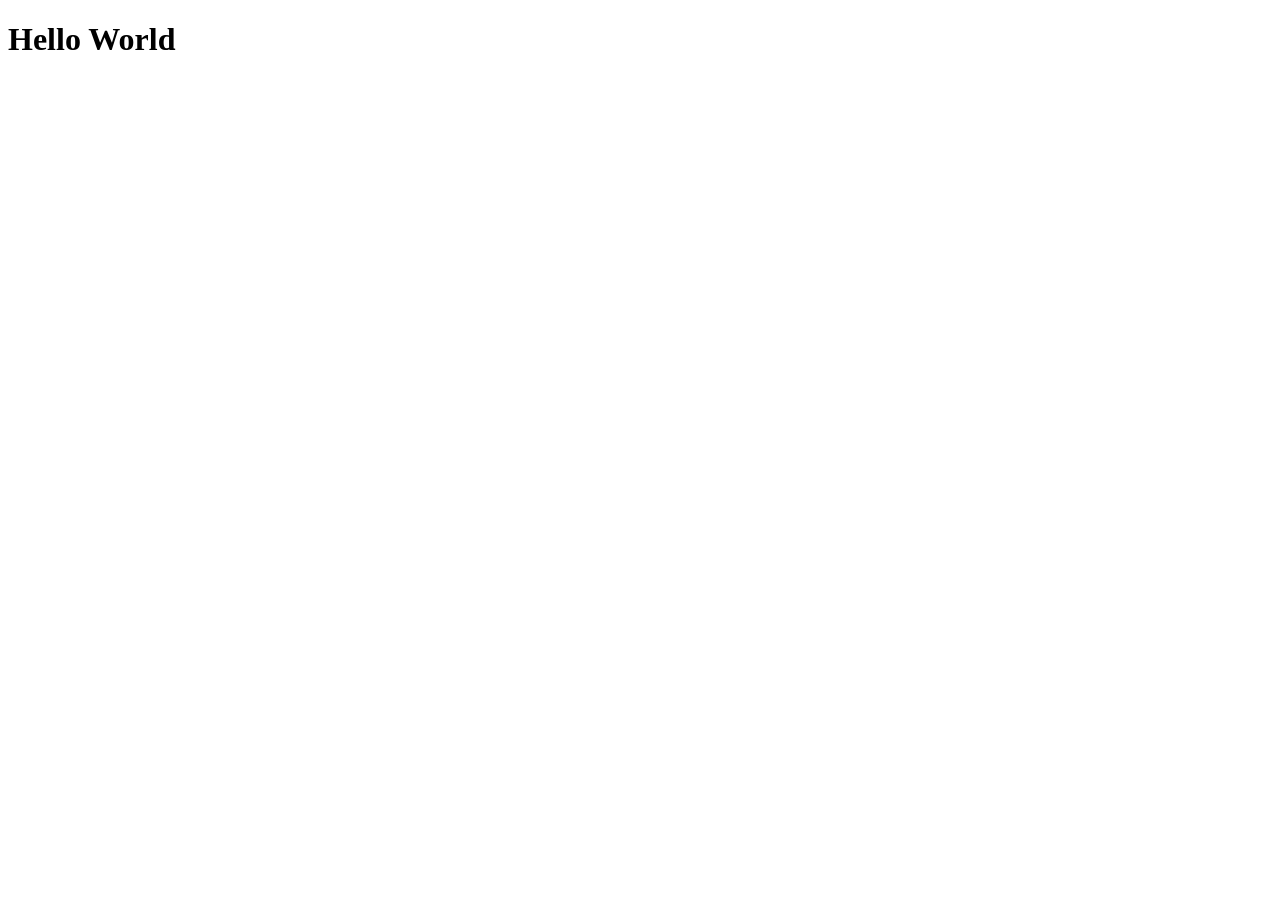
==== index.html @ 5e7aafa7 "first commit" ====
<!DOCTYPE html>
<html lang="en">
<head>
    <meta charset="UTF-8">
    <meta http-equiv="X-UA-Compatible" content="IE=edge">
    <meta name="viewport" content="width=device-width, initial-scale=1.0">
    <title>Homework 1</title>
</head>
<body>
    <h1>Hello World</h1>
</body>
</html>
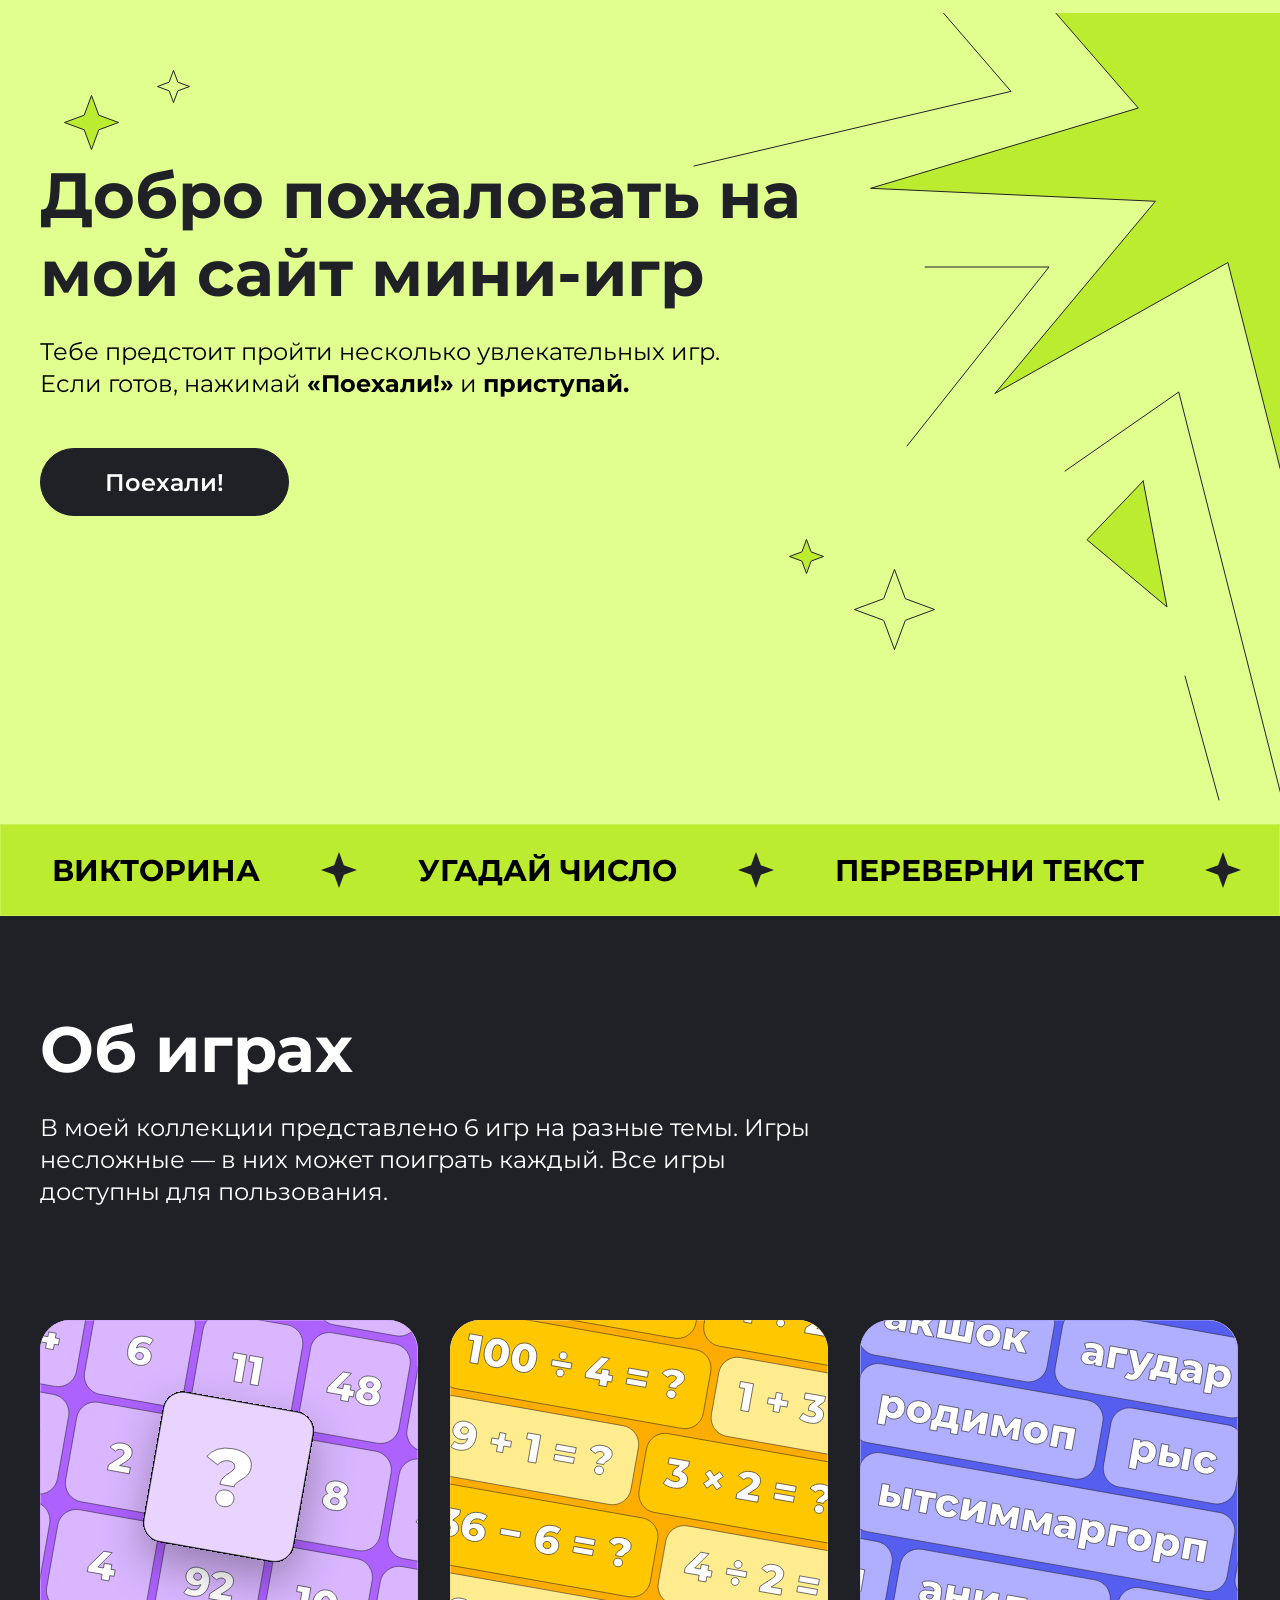
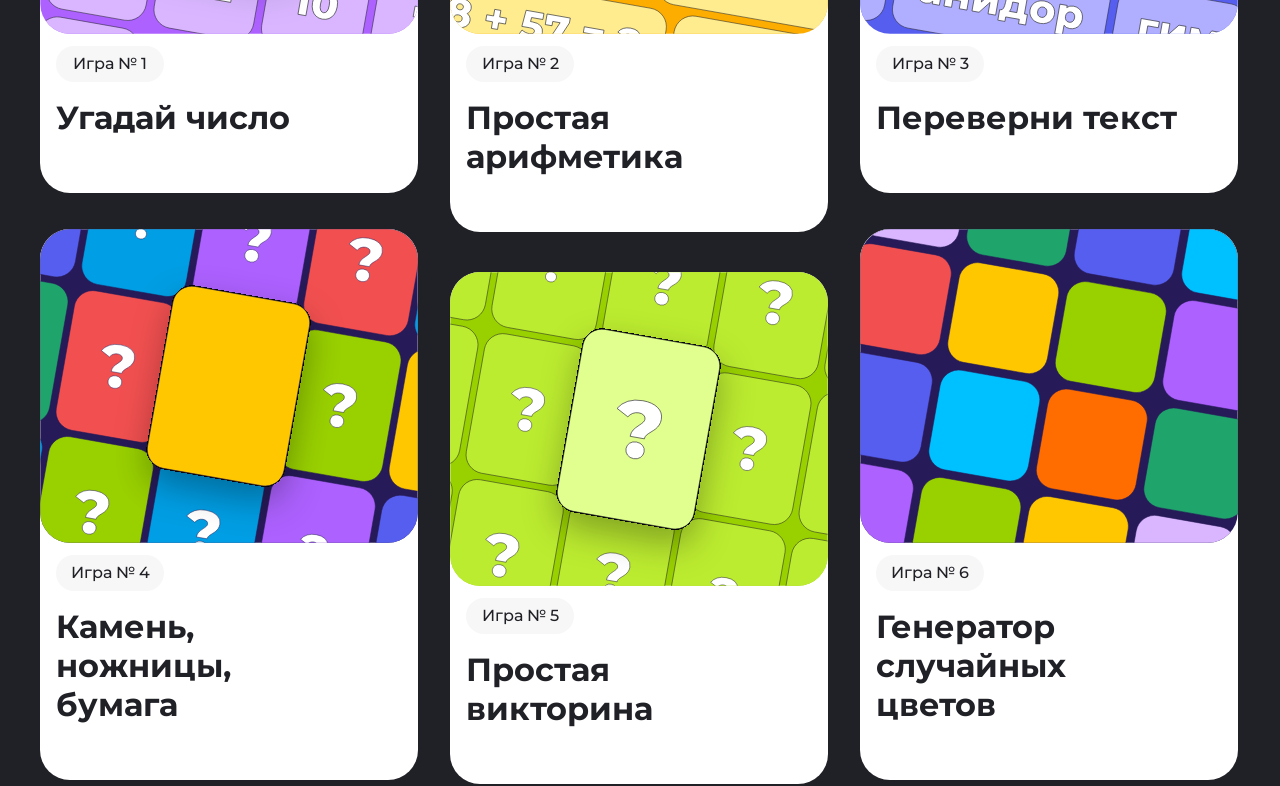
==== commit 9a80da09: "Сделан требуемый код html, добавлены изображения и стили проекта" ====
--- a/index.html
+++ b/index.html
@@ -1,12 +1,88 @@
 <!DOCTYPE html>
-<html lang="en">
+<html lang="ru">
 <head>
     <meta charset="UTF-8">
-    <meta http-equiv="X-UA-Compatible" content="IE=edge">
     <meta name="viewport" content="width=device-width, initial-scale=1.0">
-    <title>Homework 1</title>
+    <title>Мини-игры</title>
+    <link rel="preconnect" href="https://fonts.googleapis.com">
+    <link rel="preconnect" href="https://fonts.gstatic.com" crossorigin>
+    <link href="https://fonts.googleapis.com/css2?family=Montserrat:ital,wght@0,100..900;1,100..900&display=swap" rel="stylesheet">
+    <link rel="stylesheet" href="style.css">
 </head>
 <body>
-    <h1>Hello World</h1>
+    <div class="top center">
+        <header class="header">
+            <a class="game" href="#"><img class="game1" src="img/Star_3.svg" alt="star2"></a>
+            <a class="game" href="#"><img class="game2" src="img/Star_2.svg" alt="star3"></a>
+            
+            <h1 class="header__title">Добро пожаловать на мой сайт мини-игр</h1>
+            <p class="header__text">Тебе предстоит пройти несколько увлекательных игр. Если готов, нажимай <b>«Поехали!»</b> и <b>приступай.</b></p>
+            <a class="btn" href="#title">Поехали!</a>
+            
+            <a class="game" href="#"><img class="game4" src="img/Star_5.svg" alt="star5"></a>
+            <a class="game" href="#"><img class="game3" src="img/Star_4.svg" alt="star4"></a>
+        </header>
+    </div>
+
+    <div class="banner">
+        <div class="banner__text">Викторина</div>
+        <img class="banner__img" src="img/Star_black.svg" alt="Star">
+        <div class="banner__text">угадай число</div>
+        <img class="banner__img" src="img/Star_black.svg" alt="Star">
+        <div class="banner__text">Переверни текст</div>
+        <img class="banner__img" src="img/Star_black.svg" alt="Star">
+        <div class="banner__text">Простая арифметика</div>
+        <img class="banner__img" src="img/Star_black.svg" alt="Star">
+        <div class="banner__text">Камень, ножницы, бумага</div>
+        <img class="banner__img" src="img/Star_black.svg" alt="Star">
+        <div class="banner__text">Генератор случайных цветов</div>
+        <img class="banner__img" src="img/Star_black.svg" alt="Star"> 
+    </div>
+
+    <section class="container center">
+        <h2 class="container__title" id="title">Об играх</h2> 
+        <p class="container__text">В моей коллекции представлено 6 игр на разные темы. Игры несложные — в них может поиграть каждый. Все игры доступны для пользования.</p>
+        
+        <div class="cart-box" style="align-items: flex-start;">
+            <div class="cart-b1">
+                <div class="cart1">
+                    <a class="game" href="#"><img class="cart-img1" src="img/card1.svg" alt="Игра Угадай число"></a>
+                    <p class="text2">Игра № 1</p>
+                    <h3 class="text3">Угадай число</h3>
+                </div>
+                <div class="cart4">
+                    <a class="game" href="#"><img class="cart-img4" src="img/card4.svg" alt="Игра Камень, ножницы, бумага"></a>
+                    <p class="text2">Игра № 4</p>
+                    <h3 class="text3">Камень,<br>ножницы,<br>бумага</h3>
+                </div>
+            </div>
+        
+            <div class="cart-b2">
+                <div class="cart2">
+                    <a class="game" href="#"><img class="cart-img2" src="img/card2.svg" alt="Игра Простая арифметика"></a>
+                    <p class="text2">Игра № 2</p>
+                    <h3 class="text3">Простая арифметика</h3> 
+                </div>
+                <div class="cart5">
+                    <a class="game" href="#"><img class="cart-img5" src="img/card5.svg" alt="Игра Викторина"></a>
+                    <p class="text2">Игра № 5</p>
+                    <h3 class="text3">Простая <br>викторина</h3>
+                </div>
+            </div>
+            
+            <div class="cart-b3">
+                <div class="cart3">
+                    <a class="game" href="#"><img class="cart-img3" src="img/card3.svg" alt="Игра Переверни текст"></a>
+                    <p class="text2">Игра № 3</p>
+                    <h3 class="text3">Переверни текст</h3>
+                </div>
+                <div class="cart6">
+                    <a class="game" href="#"><img class="cart-img6" src="img/card6.svg" alt="Игра Генератор случайных цветов"></a>
+                    <p class="text2">Игра № 6</p>
+                    <h3 class="text3">Генератор <br> случайных<br> цветов</h3>
+                </div>
+            </div>
+        </div>
+    </section>
 </body>
 </html>
--- a/style.css
+++ b/style.css
@@ -0,0 +1,348 @@
+* {
+  margin: 0;
+  padding: 0;
+}
+
+body {
+  font-family: "Montserrat", sans-serif;
+}
+
+a {
+  text-decoration: none;
+}
+
+.center {
+  padding-left: calc(50% - 600px);
+  padding-right: calc(50% - 600px);
+}
+
+.top {
+  height: 800px;
+  background: rgb(225, 255, 143);
+  padding-bottom: 24px;
+  background-repeat: no-repeat;
+  background-image: url(img/Star-fon.svg);
+  background-position: right;
+}
+
+.game1 {
+  position: absolute;
+  margin-top: 69px;
+  width: 35px;
+  left: 156px;
+  border: 1px;
+}
+
+.game2 {
+  position: absolute;
+  margin-top: 94px;
+  left: 63px;
+  width: 57px;
+  border: 1px;
+}
+
+.game3 {
+  position: absolute;
+  width: 83px;
+  top: 568px;
+  right: 344px;
+  border: 1px;
+}
+
+.game4 {
+  position: absolute;
+  width: 37px;
+  top: 538px;
+  right: 455px;
+  border: 1px;
+}
+
+.button {
+  display: flex;
+  flex-direction: row;
+  justify-content: center;
+  align-items: center;
+  gap: 10;
+  width: 247px;
+  height: 66px;
+  border: 1px solid rgb(32, 32, 39);
+  border-radius: 60px;
+  background: rgb(32, 32, 39);
+  color: #FFFFFF;
+  font-size: 24px;
+  font-weight: 600;
+  text-align: center;
+}
+
+.btn {
+  display: flex;
+  flex-direction: row;
+  justify-content: center;
+  align-items: center;
+  gap: 10;
+  width: 247px;
+  height: 66px;
+  border: 1px solid rgb(32, 32, 39);
+  border-radius: 60px;
+  background: rgb(32, 32, 39);
+  color: #FFFFFF;
+  font-size: 24px;
+  font-weight: 600;
+  text-align: center;
+  text-decoration: none;
+}
+
+.btn:hover {
+  color: black;
+  background: white;
+}
+
+.header__title {
+  font-size: 64px;
+  width: 768px;
+  padding-bottom: 24px;
+  padding-top: 156px;
+  color: rgb(32, 32, 39);
+  font-family: Montserrat;
+  font-weight: 700;
+}
+
+.header__text {
+  font-size: 24px;
+  line-height: 32px;
+  width: 720px;
+  padding-bottom: 48px;
+}
+
+.banner {
+  gap: 10px;
+  border: 1px;
+  border: 1px solid rgba(255, 255, 255, 0.2);
+  -webkit-backdrop-filter: blur(50px);
+          backdrop-filter: blur(50px);
+  background: rgb(188, 236, 48);
+  display: flex;
+  align-items: center;
+  height: 90px;
+}
+.banner__text {
+  font-family: Montserrat;
+  font-size: 30px;
+  font-weight: 700;
+  line-height: 33px;
+  text-transform: uppercase;
+  padding-right: 51px;
+  padding-left: 51px;
+  white-space: nowrap;
+}
+
+.container {
+  background: #202027;
+  height: 1470px;
+}
+
+.container__title {
+  font-size: 64px;
+  font-weight: 700;
+  line-height: 78px;
+  text-align: left;
+  width: 314px;
+  height: 78px;
+  padding-top: 94px;
+  padding-bottom: 24px;
+  color: #FFFFFF;
+  scroll-behavior: smooth;
+}
+
+.container__text {
+  font-family: Montserrat;
+  font-size: 24px;
+  font-weight: 400;
+  line-height: 32px;
+  text-align: left;
+  width: 788px;
+  height: 96px;
+  padding-bottom: 72px;
+  color: #FFFFFF;
+}
+
+.for-box {
+  height: 1550px;
+  background-color: rgb(32, 32, 39);
+  position: relative;
+}
+
+.box-game1 {
+  color: rgb(255, 255, 255);
+  font-family: Montserrat;
+  font-size: 64px;
+  font-weight: 700;
+  line-height: 78px;
+  text-align: left;
+  padding-top: 94px;
+}
+
+.box-game2 {
+  color: rgb(255, 255, 255);
+  font-family: Montserrat;
+  font-size: 24px;
+  font-weight: 400;
+  line-height: 32px;
+  text-align: left;
+  margin-top: 24px;
+}
+
+.cart1 {
+  height: 473px;
+  background-color: #fff;
+  width: 378px;
+  border-radius: 30px;
+}
+
+.cart2 {
+  background-color: #fff;
+  width: 378px;
+  border-radius: 30px;
+  height: 512px;
+}
+
+.cart3 {
+  background-color: #fff;
+  width: 378px;
+  border-radius: 30px;
+  transform: scale(1);
+  transition: ls;
+  height: 473px;
+}
+
+.cart4 {
+  background-color: #fff;
+  width: 378px;
+  margin-top: 36px;
+  border-radius: 30px;
+  height: 551px;
+}
+
+.cart5 {
+  background-color: #fff;
+  width: 378px;
+  margin-top: 40px;
+  border-radius: 30px;
+  height: 512px;
+}
+
+.cart6 {
+  background-color: #fff;
+  width: 378px;
+  margin-top: 36px;
+  border-radius: 30px;
+  height: 551px;
+}
+
+.cart1:hover {
+  background-color: #fff;
+  width: 378px;
+  border-radius: 30px;
+  transform: scale(1.1);
+  transition: ls;
+}
+
+.cart2:hover {
+  background-color: #fff;
+  width: 378px;
+  border-radius: 30px;
+  transform: scale(1.1);
+  transition: ls;
+}
+
+.cart3:hover {
+  background-color: #fff;
+  width: 378px;
+  border-radius: 30px;
+  transform: scale(1.1);
+  transition: ls;
+}
+
+.cart4:hover {
+  background-color: #fff;
+  width: 378px;
+  border-radius: 30px;
+  transform: scale(1.1);
+  transition: ls;
+}
+
+.cart5:hover {
+  background-color: #fff;
+  width: 378px;
+  border-radius: 30px;
+  transform: scale(1.1);
+  transition: ls;
+}
+
+.cart6:hover {
+  background-color: #fff;
+  width: 378px;
+  border-radius: 30px;
+  transform: scale(1.1);
+  transition: ls;
+}
+
+.cart-img1 {
+  width: 378px;
+}
+
+.cart-img2 {
+  width: 378px;
+}
+
+.cart-img3 {
+  width: 378px;
+}
+
+.cart-img4 {
+  width: 378px;
+}
+
+.cart-img5 {
+  width: 378px;
+}
+
+.cart-img6 {
+  width: 378px;
+}
+
+.text2 {
+  border-radius: 52.58px;
+  background: rgb(247, 247, 247);
+  color: rgb(32, 32, 39);
+  font-family: Montserrat;
+  font-size: 16px;
+  font-weight: 500;
+  line-height: 35px;
+  width: 108px;
+  height: 36px;
+  margin-left: 16px;
+  margin-top: 8px;
+  text-align: center;
+}
+
+.text3 {
+  color: rgb(32, 32, 39);
+  font-family: Montserrat;
+  font-size: 32px;
+  font-weight: 700;
+  line-height: 39px;
+  letter-spacing: 0px;
+  text-align: left;
+  margin-left: 16px;
+  margin-top: 16px;
+  margin-bottom: 20px;
+}
+
+.cart-box {
+  margin-top: 40px;
+  display: flex;
+  gap: 32px;
+  -moz-columns: 3;
+       columns: 3;
+}/*# sourceMappingURL=style.css.map */
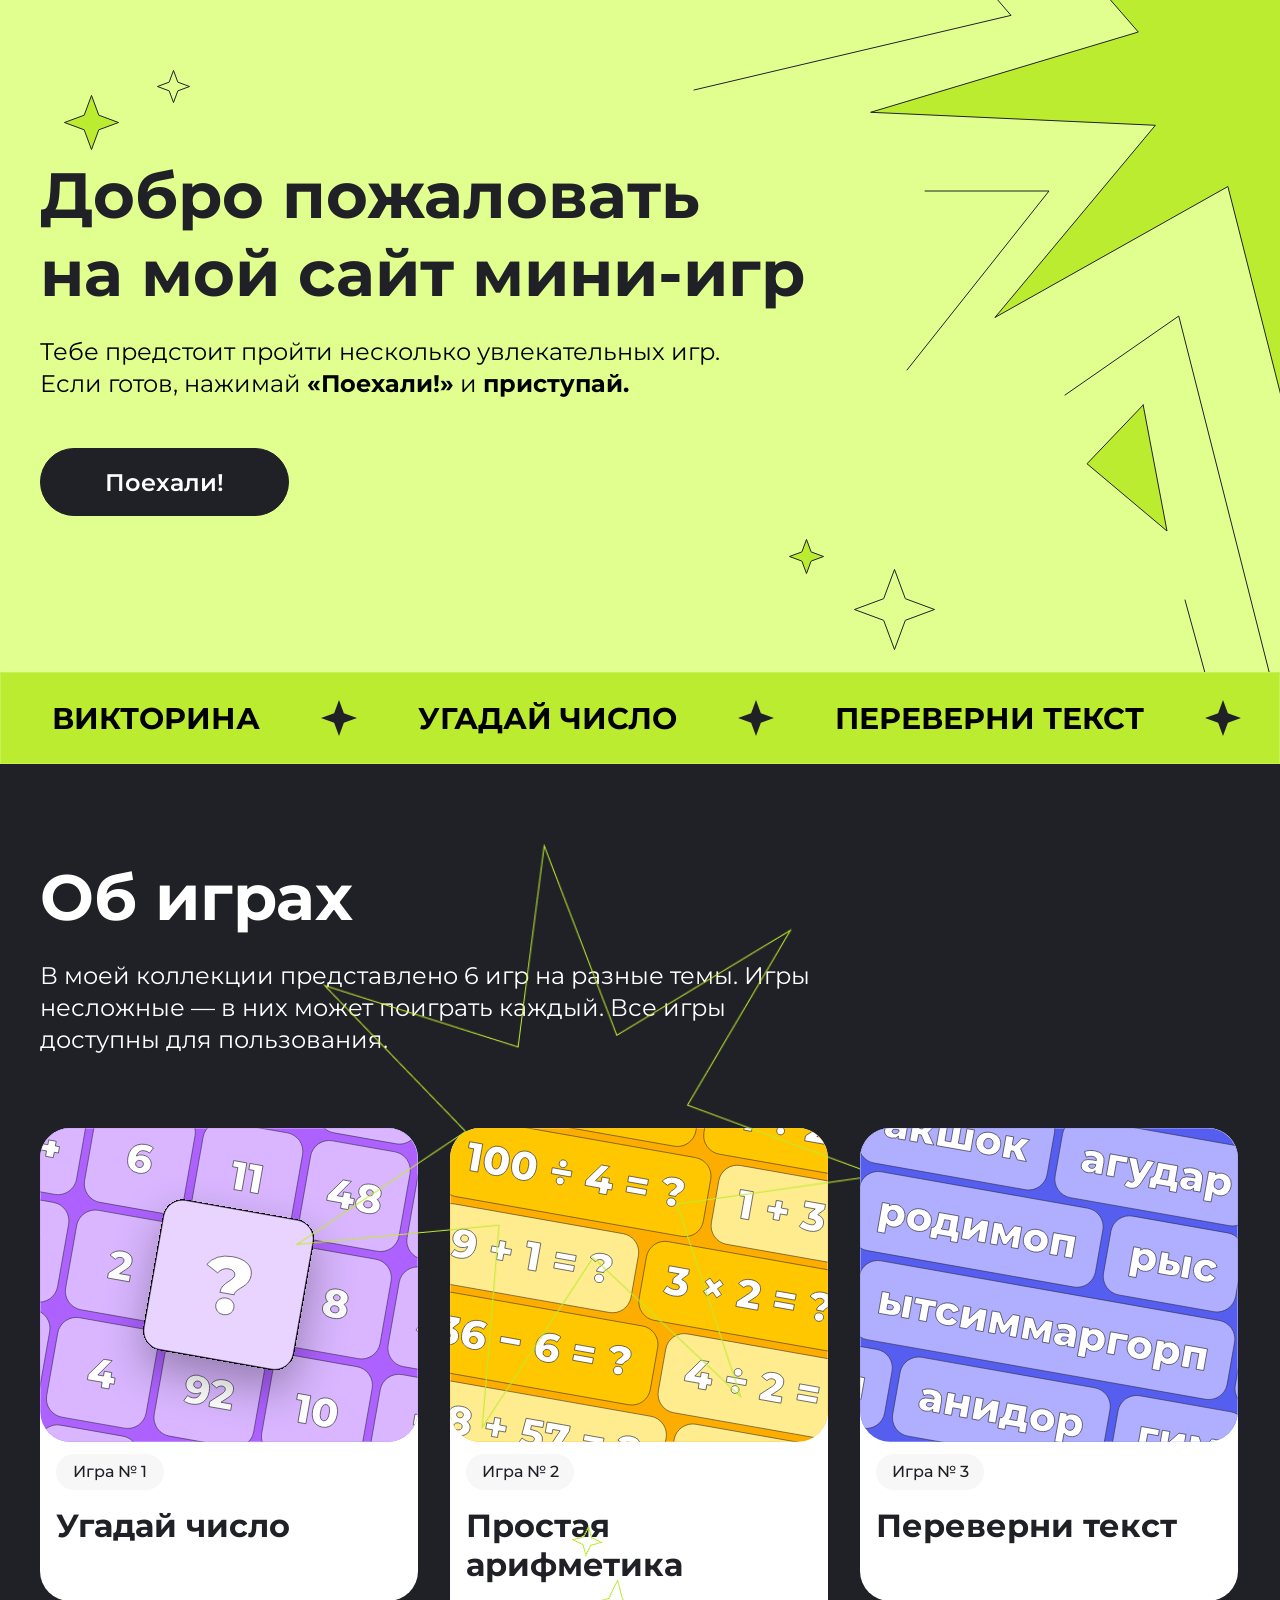
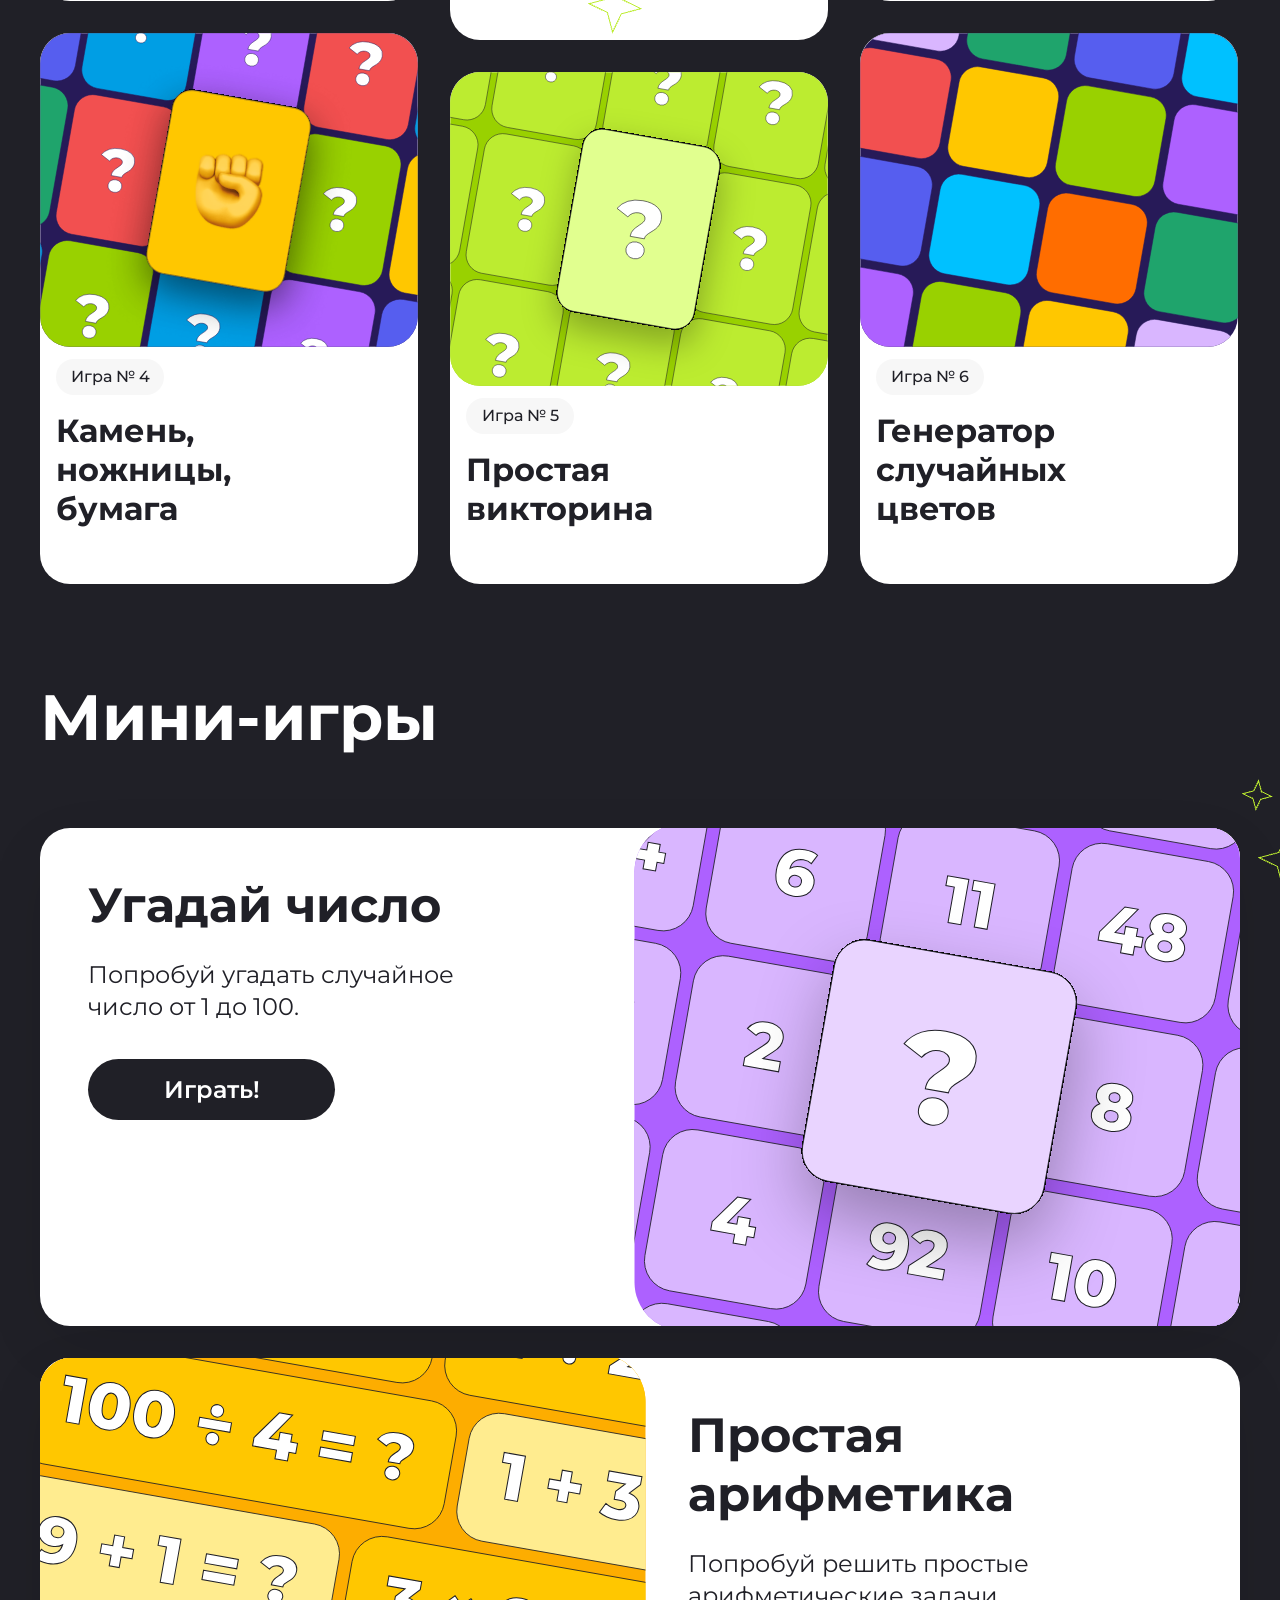
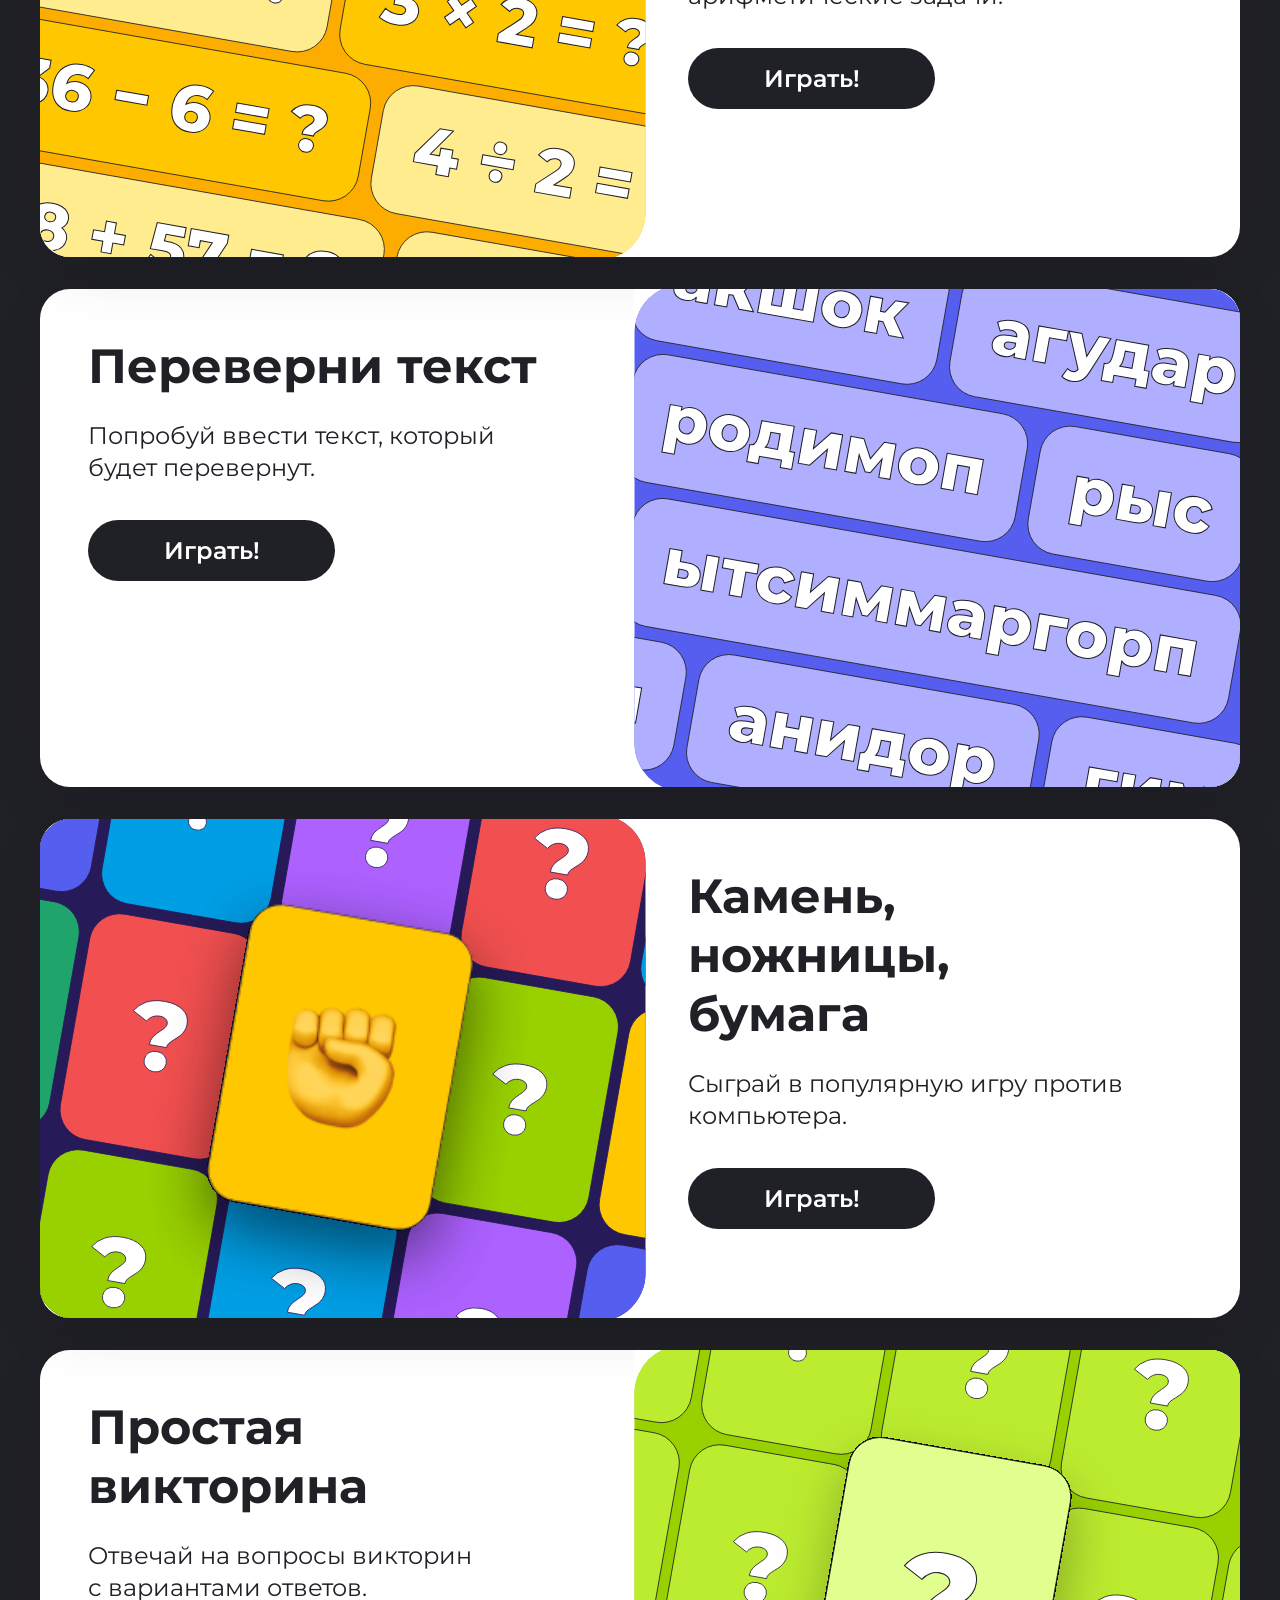
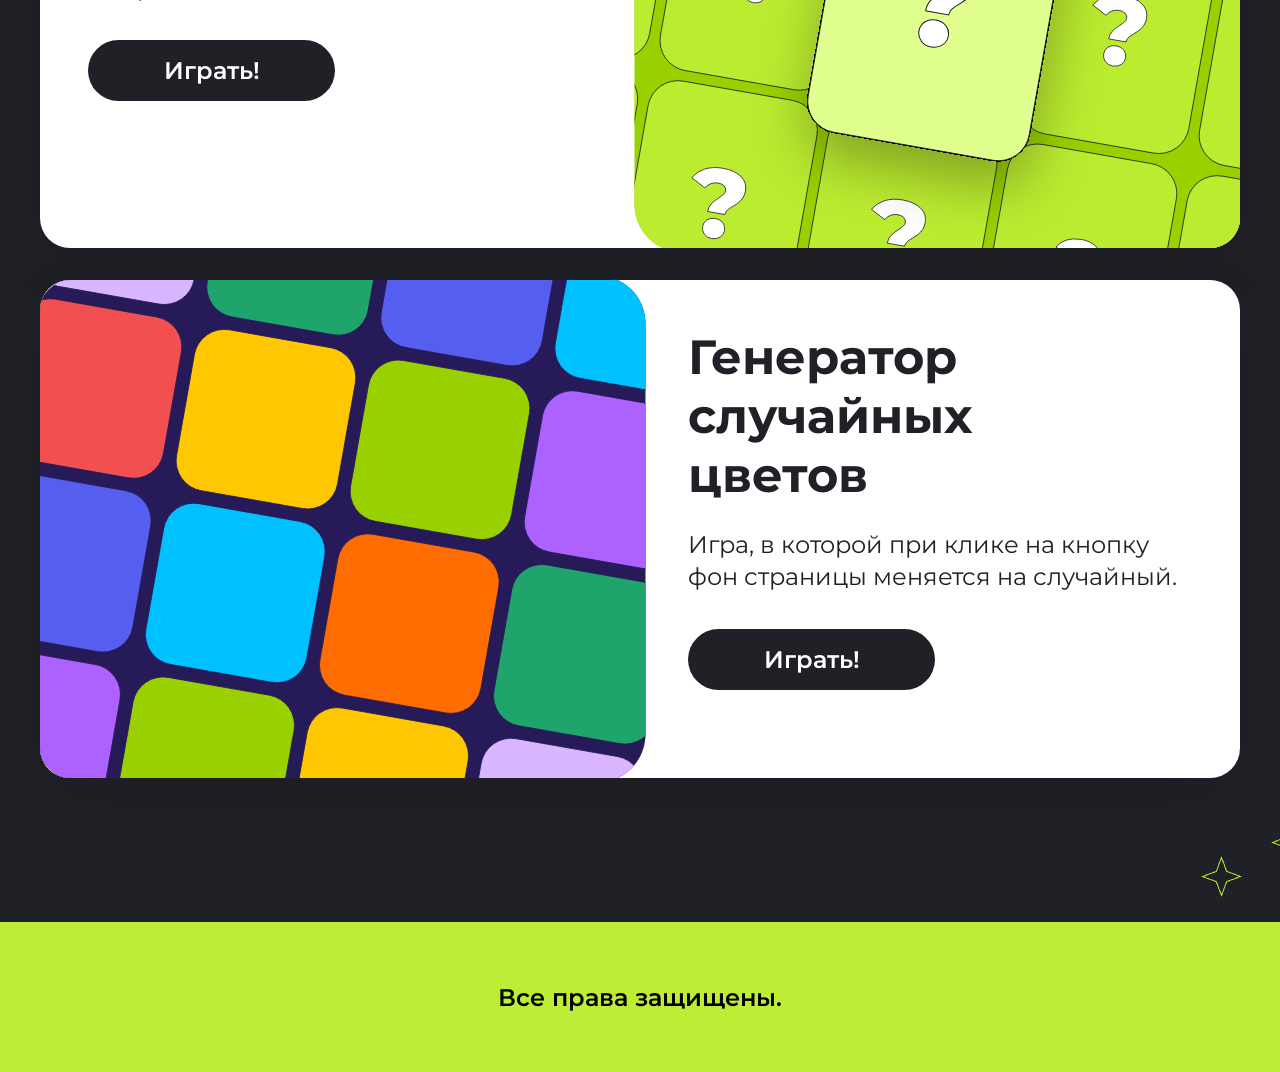
==== commit 3090b806: "Доработка блоков, создание адаптивной версии" ====
--- a/index.html
+++ b/index.html
@@ -15,10 +15,17 @@
             <a class="game" href="#"><img class="game1" src="img/Star_3.svg" alt="star2"></a>
             <a class="game" href="#"><img class="game2" src="img/Star_2.svg" alt="star3"></a>
             
-            <h1 class="header__title">Добро пожаловать на мой сайт мини-игр</h1>
-            <p class="header__text">Тебе предстоит пройти несколько увлекательных игр. Если готов, нажимай <b>«Поехали!»</b> и <b>приступай.</b></p>
+            <h1 class="header__title desktop-title">Добро пожаловать<br>на мой сайт мини-игр</h1>
+            <h1 class="header__title mobile-title">Добро<br>пожаловать<br>на мой сайт<br>мини-игр</h1>
+
+            <p class="header__text desktop-text">Тебе предстоит пройти несколько увлекательных игр.<br>Если готов, нажимай <b>«Поехали!»</b> и <b>приступай.</b></p>
+            <p class="header__text mobile-text">Тебе предстоит пройти несколько<br>увлекательных игр. Если готов,<br>нажимай <b>«Поехали!»</b> и <b>приступай.</b></p>
             <a class="btn" href="#title">Поехали!</a>
             
+            <div class="menu-mob">
+            <a href="#games-mini" class="menu-mob__button">Поехали!</a>
+            </div>
+
             <a class="game" href="#"><img class="game4" src="img/Star_5.svg" alt="star5"></a>
             <a class="game" href="#"><img class="game3" src="img/Star_4.svg" alt="star4"></a>
         </header>
@@ -27,19 +34,26 @@
     <div class="banner">
         <div class="banner__text">Викторина</div>
         <img class="banner__img" src="img/Star_black.svg" alt="Star">
+        <div class="banner__mobile"><img src="img/Star_mobile.png" alt="Star"></div>
         <div class="banner__text">угадай число</div>
         <img class="banner__img" src="img/Star_black.svg" alt="Star">
+        <div class="banner__mobile"><img src="img/Star_mobile.png" alt="Star"></div>
         <div class="banner__text">Переверни текст</div>
         <img class="banner__img" src="img/Star_black.svg" alt="Star">
+        <div class="banner__mobile"><img src="img/Star_mobile.png" alt="Star"></div>
         <div class="banner__text">Простая арифметика</div>
         <img class="banner__img" src="img/Star_black.svg" alt="Star">
+        <div class="banner__mobile"><img src="img/Star_mobile.png" alt="Star"></div>
         <div class="banner__text">Камень, ножницы, бумага</div>
         <img class="banner__img" src="img/Star_black.svg" alt="Star">
+        <div class="banner__mobile"><img src="img/Star_mobile.png" alt="Star"></div>
         <div class="banner__text">Генератор случайных цветов</div>
         <img class="banner__img" src="img/Star_black.svg" alt="Star"> 
+        <div class="banner__mobile"><img src="img/Star_mobile.png" alt="Star"></div>
     </div>
 
     <section class="container center">
+        <img class="container__star-big" src="img/Star1.png" alt="stars-min">
         <h2 class="container__title" id="title">Об играх</h2> 
         <p class="container__text">В моей коллекции представлено 6 игр на разные темы. Игры несложные — в них может поиграть каждый. Все игры доступны для пользования.</p>
         
@@ -52,6 +66,7 @@
                 </div>
                 <div class="cart4">
                     <a class="game" href="#"><img class="cart-img4" src="img/card4.svg" alt="Игра Камень, ножницы, бумага"></a>
+                    <img class="cart4__fist" src="img/fist.png" alt="fist">
                     <p class="text2">Игра № 4</p>
                     <h3 class="text3">Камень,<br>ножницы,<br>бумага</h3>
                 </div>
@@ -83,6 +98,69 @@
                 </div>
             </div>
         </div>
+        <img class="container__star-small" src="img/stars-min.png" alt="Star">
     </section>
+    <section class="games-mini center">
+        <div class="games-mini__container">
+        <img class="games-mini__star1" src="img/stars-min.png" alt="stars-min">
+        <img class="games-mini__star2" src="img/min-stars.png" alt="stars-min">
+        <h2 class="games-mini__title" id="games-mini">Мини-игры</h2>
+        </div>
+
+        <div class="mini-cards">
+            <div class="mini-card">
+                <img class="mini-card__img" src="img/card1.svg" alt="Угадай число">
+                <div class="mini-card__content">
+                    <h3 class="mini-card__name">Угадай число</h3>
+                    <p class="mini-card__text">Попробуй угадать случайное<br>число от 1 до 100.</p>
+                    <a class="mini-card__button" href="#">Играть!</a>
+                </div>
+            </div>
+        <div class="mini-card mini-card--contrary">
+            <img class="mini-card__img" src="img/card2.svg" alt="Простая арифметика">
+            <div class="mini-card__content">
+                <h3 class="mini-card__name">Простая <br>арифметика</h3>
+                <p class="mini-card__text">Попробуй решить простые арифметические задачи.</p>
+                <a class="mini-card__button" href="#">Играть!</a>
+            </div>
+        </div>
+        <div class="mini-card">
+            <img class="mini-card__img" src="img/card3.svg" alt="Переверни текст">
+            <div class="mini-card__content">
+                <h3 class="mini-card__name">Переверни текст</h3>
+                <p class="mini-card__text">Попробуй ввести текст, который <br>будет перевернут.</p>
+                <a class="mini-card__button" href="#">Играть!</a>
+            </div>
+        </div>
+        <div class="mini-card mini-card--contrary1">
+            <img class="mini-card__img" src="img/card4.svg" alt="Камень, ножницы, бумага">
+            <img class="mini-card__fist" src="img/fist.png" alt="fist">
+            <div class="mini-card__content">
+                <h3 class="mini-card__name">Камень,<br>ножницы,<br>бумага</h3>
+                <p class="mini-card__text">Сыграй в популярную игру против компьютера.</p>
+                <a class="mini-card__button" href="#">Играть!</a>
+            </div>
+        </div>
+        <div class="mini-card">
+            <img class="mini-card__img" src="img/card5.svg" alt="Простая викторина">
+            <div class="mini-card__content">
+                <h3 class="mini-card__name">Простая<br>викторина</h3>
+                <p class="mini-card__text">Отвечай на вопросы викторин <br>с вариантами ответов.</p>
+                <a class="mini-card__button" href="#">Играть!</a>
+            </div>
+        </div>
+        <div class="mini-card mini-card--contrary1">
+            <img class="mini-card__img" src="img/card6.svg" alt="Генератор случайных цветов">
+            <div class="mini-card__content">
+                <h3 class="mini-card__name">Генератор <br>случайных<br>цветов</h3>
+                <p class="mini-card__text">Игра, в которой при клике на кнопку фон страницы меняется на случайный.</p>
+                <a class="mini-card__button" href="#">Играть!</a>
+            </div>
+        </div>
+    </div>
+    </section>
+    <footer class="footer center">
+        <p class="footer__text">Все права защищены.</p>
+    </footer>
 </body>
 </html>
--- a/style.css
+++ b/style.css
@@ -1,3 +1,4 @@
+@charset "UTF-8";
 * {
   margin: 0;
   padding: 0;
@@ -17,9 +18,8 @@
 }
 
 .top {
-  height: 800px;
   background: rgb(225, 255, 143);
-  padding-bottom: 24px;
+  padding-bottom: 156px;
   background-repeat: no-repeat;
   background-image: url(img/Star-fon.svg);
   background-position: right;
@@ -99,27 +99,50 @@
 
 .header__title {
   font-size: 64px;
-  width: 768px;
   padding-bottom: 24px;
   padding-top: 156px;
   color: rgb(32, 32, 39);
   font-family: Montserrat;
   font-weight: 700;
+  max-width: 768px;
 }
 
 .header__text {
   font-size: 24px;
   line-height: 32px;
-  width: 720px;
   padding-bottom: 48px;
+  max-width: 720px;
+}
+
+.mobile-text {
+  display: none;
+}
+
+.mobile-title {
+  display: none;
+}
+
+@media (max-width: 767px) {
+  .desktop-text {
+    display: none;
+  }
+  .mobile-text {
+    display: block;
+  }
+}
+.menu-mob {
+  display: none;
+}
+
+.banner__mobile {
+  display: none;
 }
 
 .banner {
   gap: 10px;
   border: 1px;
   border: 1px solid rgba(255, 255, 255, 0.2);
-  -webkit-backdrop-filter: blur(50px);
-          backdrop-filter: blur(50px);
+  backdrop-filter: blur(50px);
   background: rgb(188, 236, 48);
   display: flex;
   align-items: center;
@@ -138,7 +161,28 @@
 
 .container {
   background: #202027;
-  height: 1470px;
+  padding-top: 94px;
+  padding-bottom: 94px;
+  position: relative;
+}
+
+/* Большая звезда (справа) */
+.container__star-big {
+  position: absolute;
+  right: 400px;
+  top: 80px;
+  width: 585px;
+  height: auto;
+  z-index: 0;
+  pointer-events: none;
+}
+
+.container__star-small {
+  position: absolute;
+  left: 570px;
+  top: 760px;
+  z-index: 1;
+  pointer-events: none;
 }
 
 .container__title {
@@ -146,12 +190,11 @@
   font-weight: 700;
   line-height: 78px;
   text-align: left;
-  width: 314px;
-  height: 78px;
-  padding-top: 94px;
+  padding-top: 0;
   padding-bottom: 24px;
   color: #FFFFFF;
   scroll-behavior: smooth;
+  max-width: 314px;
 }
 
 .container__text {
@@ -160,10 +203,9 @@
   font-weight: 400;
   line-height: 32px;
   text-align: left;
-  width: 788px;
-  height: 96px;
   padding-bottom: 72px;
   color: #FFFFFF;
+  max-width: 788px;
 }
 
 .for-box {
@@ -218,15 +260,26 @@
 .cart4 {
   background-color: #fff;
   width: 378px;
-  margin-top: 36px;
+  margin-top: 32px;
   border-radius: 30px;
   height: 551px;
+  position: relative;
+}
+.cart4__fist {
+  position: absolute;
+  top: 30px;
+  right: 64px;
+  width: 250px;
+  border-radius: 19px;
+  opacity: 1;
+  z-index: 2;
+  pointer-events: none;
 }
 
 .cart5 {
   background-color: #fff;
   width: 378px;
-  margin-top: 40px;
+  margin-top: 32px;
   border-radius: 30px;
   height: 512px;
 }
@@ -234,7 +287,7 @@
 .cart6 {
   background-color: #fff;
   width: 378px;
-  margin-top: 36px;
+  margin-top: 32px;
   border-radius: 30px;
   height: 551px;
 }
@@ -340,9 +393,359 @@
 }
 
 .cart-box {
-  margin-top: 40px;
+  margin-top: 0;
   display: flex;
   gap: 32px;
   -moz-columns: 3;
        columns: 3;
+}
+
+.games-mini {
+  background-color: rgb(32, 32, 39);
+  padding-bottom: 144px;
+  position: relative;
+  z-index: 0;
+}
+.games-mini__container {
+  position: relative;
+  margin-bottom: 72px;
+}
+.games-mini__star1 {
+  position: absolute;
+  z-index: 1;
+  left: 1200px;
+  top: 100px;
+}
+.games-mini__star2 {
+  position: absolute;
+  z-index: 1;
+  right: -100px;
+  top: 3330px;
+}
+.games-mini__title {
+  color: #fff;
+  font-size: 64px;
+  font-weight: 700;
+  line-height: 78px;
+  margin-bottom: 24px;
+  position: relative;
+  z-index: 2;
+}
+
+.mini-cards {
+  display: flex;
+  flex-direction: column;
+  gap: 32px;
+  align-items: center;
+}
+
+.mini-card {
+  display: flex;
+  align-items: stretch;
+  align-self: stretch;
+  border-radius: 30px;
+  background: #FFF;
+  box-shadow: 0 20px 67px -12px rgba(0, 0, 0, 0.13);
+  transition: transform 0.3s ease;
+  overflow: hidden;
+}
+.mini-card:hover {
+  transform: scale(1.02);
+}
+.mini-card {
+  flex-direction: row-reverse;
+}
+.mini-card--contrary, .mini-card--contrary1 {
+  flex-direction: row;
+  position: relative;
+}
+.mini-card__img {
+  width: 50%;
+  -o-object-fit: cover;
+     object-fit: cover;
+  display: block;
+  background-color: #fff;
+  transform: scale(1.02);
+}
+.mini-card__content {
+  width: 50%;
+  padding: 48px;
+  display: flex;
+  flex-direction: column;
+  box-sizing: border-box;
+}
+.mini-card__name {
+  color: #202027;
+  font-size: 48px;
+  font-weight: 700;
+  line-height: 59px;
+  margin-bottom: 24px;
+}
+.mini-card__text {
+  color: #202027;
+  font-size: 24px;
+  font-weight: 400;
+  line-height: 32px;
+  margin-bottom: 36px;
+}
+.mini-card__button {
+  display: inline-block;
+  border-radius: 60px;
+  background-color: #202027;
+  color: #fff;
+  font-size: 24px;
+  font-weight: 600;
+  text-align: center;
+  text-decoration: none;
+  padding: 16px 0;
+  width: 247px;
+  box-sizing: border-box;
+  transition: all 0.3s ease;
+}
+.mini-card__button:hover {
+  background-color: #fff;
+  color: #202027;
+  border: 1px solid #202027;
+}
+
+.mini-card__fist {
+  position: absolute;
+  top: 42px;
+  right: 698px;
+  width: 402px;
+  border-radius: 19px;
+  opacity: 1;
+  z-index: 2;
+  pointer-events: none;
+}
+
+@media (max-width: 767px) {
+  .games-mini {
+    padding-bottom: 48px;
+  }
+  .games-mini__star1, .games-mini__star2 {
+    display: none;
+  }
+  .games-mini__title {
+    font-size: 40px;
+    line-height: 49px;
+    padding-top: 48px;
+    text-align: center;
+  }
+  .mini-cards {
+    gap: 24px;
+  }
+  .mini-card {
+    max-width: 343px;
+    flex-direction: column;
+  }
+  .mini-card--contrary, .mini-card--contrary1 {
+    flex-direction: column;
+  }
+  .mini-card__img {
+    width: 100%;
+    background-color: #fff;
+    transform: scale(1.02);
+  }
+  .mini-card__content {
+    width: 100%;
+    padding: 24px;
+  }
+  .mini-card__name {
+    font-size: 32px;
+    line-height: 39px;
+    margin-bottom: 16px;
+  }
+  .mini-card__text {
+    font-size: 16px;
+    line-height: 20px;
+    margin-bottom: 32px;
+  }
+  .mini-card__button {
+    width: 100%;
+    font-size: 16px;
+    padding: 16px 0;
+  }
+}
+.footer {
+  background-color: rgb(189, 237, 53);
+  height: 150px;
+  display: flex;
+  justify-content: center;
+  align-items: center;
+}
+.footer__text {
+  color: #000;
+  font-size: 24px;
+  font-weight: 600;
+  line-height: 29px;
+  text-align: center;
+  margin: 0;
+}
+
+@media (max-width: 767px) {
+  .center {
+    padding-left: 16px;
+    padding-right: 16px;
+  }
+  .top {
+    height: 649px;
+    padding-top: 147px;
+    margin-bottom: 0;
+    box-sizing: border-box;
+    background: url(./img/stars-big_mobil.png) 39px -102px no-repeat rgb(225, 255, 143);
+    text-align: center;
+  }
+  .game1, .game2, .game3, .game4 {
+    display: none;
+  }
+  .header__title {
+    font-size: 40px;
+    font-weight: 700;
+    line-height: 49px;
+    text-align: center;
+    padding-top: 0;
+    max-width: 100%;
+  }
+  .header__text {
+    font-size: 16px;
+    line-height: 20px;
+    text-align: center;
+    max-width: 100%;
+    padding-top: 0;
+  }
+  .btn {
+    display: none;
+  }
+  .menu-mob {
+    display: flex;
+    justify-content: center;
+    width: 100%;
+    margin-top: 0;
+    margin-bottom: 167px;
+  }
+  .menu-mob__button {
+    width: 285px;
+    height: 55px;
+    display: flex;
+    align-items: center;
+    justify-content: center;
+    padding: 0;
+    box-sizing: border-box;
+    border: 1px solid rgb(32, 32, 39);
+    border-radius: 60px;
+    background-color: rgb(32, 32, 39);
+    color: rgb(255, 255, 255);
+    font-size: 16px;
+    font-weight: 600;
+    text-align: center;
+    text-decoration: none;
+    cursor: pointer;
+  }
+  .menu-mob__button:hover {
+    background-color: rgb(32, 32, 39);
+    color: rgb(255, 255, 255);
+  }
+  .banner {
+    gap: 27.4px;
+    height: 51px;
+    padding: 0;
+    overflow-x: auto;
+    white-space: nowrap;
+    align-items: center;
+  }
+  .banner__text {
+    font-size: 16px;
+    padding-left: 0;
+    padding-right: 0;
+  }
+  .banner__text:first-child {
+    margin-left: 24px;
+  }
+  .banner__img {
+    display: none;
+  }
+  .banner__mobile {
+    display: inline-flex;
+    align-items: center;
+  }
+  .banner__mobile img {
+    width: 19.34px;
+    height: auto;
+  }
+  .container {
+    display: none !important;
+  }
+  .games-mini {
+    padding-bottom: 10px;
+  }
+  .games-mini__star1, .games-mini__star2 {
+    display: none;
+  }
+  .games-mini__title {
+    font-size: 40px;
+    line-height: 49px;
+    padding-top: 48px;
+    text-align: left;
+    margin-bottom: 48px;
+    padding-left: 0;
+  }
+  .mini-cards {
+    gap: 24px;
+  }
+  .mini-card {
+    max-width: 100%;
+    flex-direction: column;
+  }
+  .mini-card--contrary, .mini-card--contrary1 {
+    flex-direction: column;
+  }
+  .mini-card__img {
+    width: 100%;
+    transform: scale(1);
+  }
+  .mini-card__content {
+    width: 100%;
+    padding: 24px;
+  }
+  .mini-card__name {
+    font-size: 32px;
+    line-height: 39px;
+    margin-bottom: 16px;
+  }
+  .mini-card__text {
+    font-size: 16px;
+    line-height: 20px;
+    margin-bottom: 32px;
+  }
+  .mini-card__text br {
+    display: none;
+  }
+  .mini-card__button {
+    width: 100%;
+    font-size: 16px;
+    padding: 16px 0;
+  }
+  .mini-card__button:hover {
+    background-color: #202027;
+    color: #fff;
+    border: none;
+  }
+  .mini-card__fist {
+    width: 246px;
+    top: 19px;
+    right: 55px;
+  }
+  .footer {
+    height: 100px;
+    background-color: rgb(189, 237, 53);
+  }
+  .footer__text {
+    font-size: 16px;
+    padding: 0;
+    line-height: 100px;
+  }
+  body {
+    background-color: rgb(189, 237, 53);
+  }
 }/*# sourceMappingURL=style.css.map */
